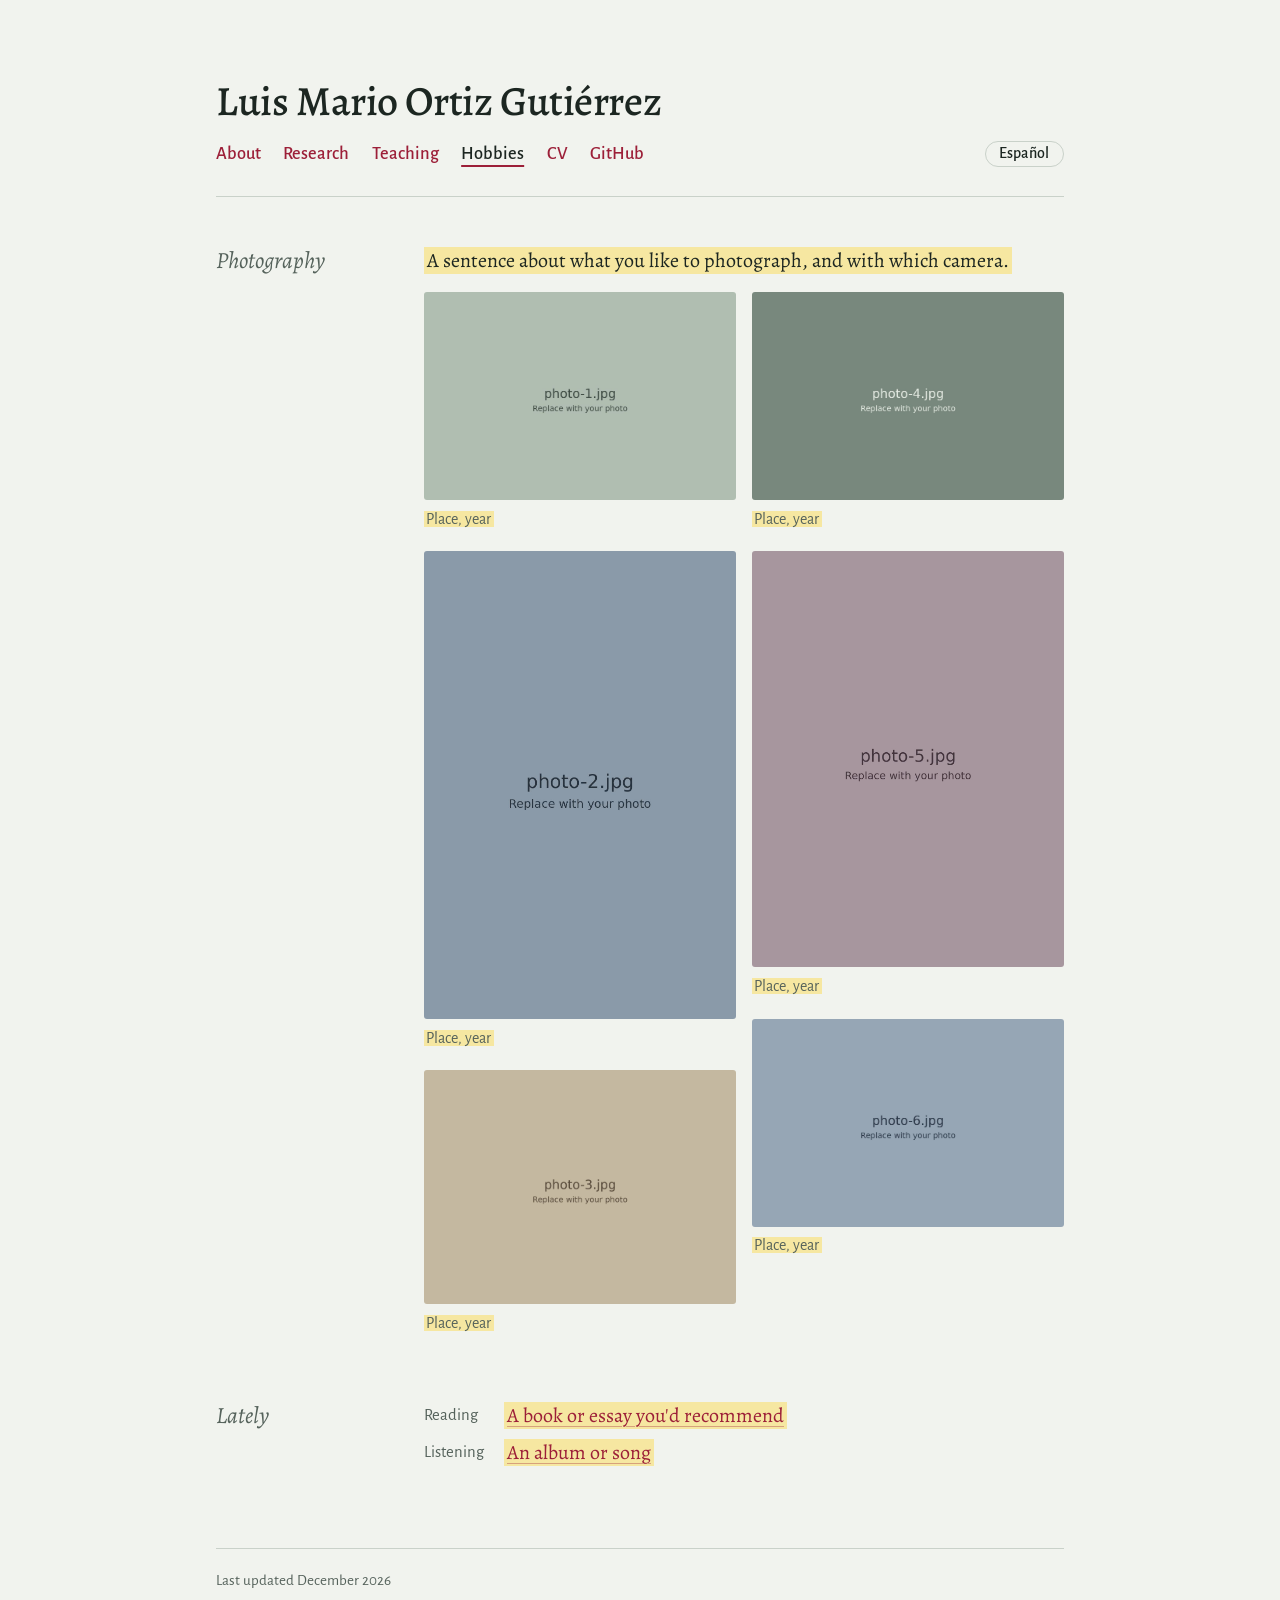
==== hobbies.html @ c56d6d7b "Uploaded items" ====
<!doctype html>
<html lang="en" data-ui="en">
  <head>
    <meta charset="utf-8" />
    <meta name="viewport" content="width=device-width, initial-scale=1" />
    <title data-es="Pasatiempos | Luis Mario Ortiz Gutiérrez">Hobbies | Luis Mario Ortiz Gutiérrez</title>
    <meta name="description" content="Photographs and other things Luis Mario Ortiz Gutiérrez does outside research." />
    <link rel="canonical" href="https://luismarioort.github.io/hobbies.html" />
    <!-- Browser bar color on phones: keep it the same as --paper in style.css -->
    <meta name="theme-color" content="#F1F3EE" media="(prefers-color-scheme: light)" />
    <meta name="theme-color" content="#151C19" media="(prefers-color-scheme: dark)" />

    <meta property="og:type" content="website" />
    <meta property="og:url" content="https://luismarioort.github.io/hobbies.html" />
    <meta property="og:title" content="Hobbies | Luis Mario Ortiz Gutiérrez" />
    <meta name="twitter:card" content="summary" />

    <link rel="icon" href="assets/favicon.svg" type="image/svg+xml" />

    <link rel="preconnect" href="https://fonts.googleapis.com" />
    <link rel="preconnect" href="https://fonts.gstatic.com" crossorigin />
    <link
      href="https://fonts.googleapis.com/css2?family=Alegreya:ital,wght@0,400;0,500;0,700;1,400;1,500&family=Alegreya+Sans:wght@400;500;700&display=swap"
      rel="stylesheet"
    />
    <link rel="stylesheet" href="style.css" />
    <script src="script.js"></script>
  </head>

  <body>
    <a class="skip-link" href="#main"><span data-lang="en">Skip to content</span><span data-lang="es">Ir al contenido</span></a>

    <div class="page">
      <!-- The same menu appears on every page. If you change it, change it in all four files. -->
      <header class="masthead masthead--compact">
        <p class="site-name"><a href="index.html">Luis Mario Ortiz Gutiérrez</a></p>
        <nav class="profile-links">
          <a href="index.html"><span data-lang="en">About</span><span data-lang="es">Sobre mí</span></a>
          <a href="research.html"><span data-lang="en">Research</span><span data-lang="es">Investigación</span></a>
          <a href="teaching.html"><span data-lang="en">Teaching</span><span data-lang="es">Docencia</span></a>
          <a href="hobbies.html" aria-current="page"><span data-lang="en">Hobbies</span><span data-lang="es">Pasatiempos</span></a>
          <a href="assets/cv.pdf">CV</a>
          <a href="https://github.com/luismarioort">GitHub</a>
          <button type="button" class="lang-toggle" data-lang-toggle>
            <span data-lang="en" lang="es">Español</span>
            <span data-lang="es" lang="en">English</span>
          </button>
        </nav>
      </header>

      <main id="main">
        <h1 class="sr-only"><span data-lang="en">Hobbies</span><span data-lang="es">Pasatiempos</span></h1>

        <!-- ============================ PHOTOGRAPHY ========================== -->
        <section id="photography" aria-labelledby="photography-title">
          <h2 id="photography-title"><span data-lang="en">Photography</span><span data-lang="es">Fotografía</span></h2>
          <div class="section-body">
            <p data-lang="en">
              <span class="todo">A sentence about what you like to photograph,
              and with which camera.</span>
            </p>
            <p data-lang="es">
              <span class="todo">Una oración sobre qué te gusta fotografiar y con
              qué cámara.</span>
            </p>

            <!--
              To add a photo: put the file in assets/photos/ and copy one
              <figure> block. Change the file name in BOTH places (href and src),
              write a short description in alt (for screen readers), and a
              caption. Photos fill the left column first, then the right,
              in the order you list them. Nothing gets cropped.
            -->
            <div class="gallery">
              <figure>
                <a href="assets/photos/photo-1.jpg">
                  <img src="assets/photos/photo-1.jpg" alt="Describe what the photo shows" loading="lazy" decoding="async" />
                </a>
                <figcaption><span class="todo">Place, year</span></figcaption>
              </figure>

              <figure>
                <a href="assets/photos/photo-2.jpg">
                  <img src="assets/photos/photo-2.jpg" alt="Describe what the photo shows" loading="lazy" decoding="async" />
                </a>
                <figcaption><span class="todo">Place, year</span></figcaption>
              </figure>

              <figure>
                <a href="assets/photos/photo-3.jpg">
                  <img src="assets/photos/photo-3.jpg" alt="Describe what the photo shows" loading="lazy" decoding="async" />
                </a>
                <figcaption><span class="todo">Place, year</span></figcaption>
              </figure>

              <figure>
                <a href="assets/photos/photo-4.jpg">
                  <img src="assets/photos/photo-4.jpg" alt="Describe what the photo shows" loading="lazy" decoding="async" />
                </a>
                <figcaption><span class="todo">Place, year</span></figcaption>
              </figure>

              <figure>
                <a href="assets/photos/photo-5.jpg">
                  <img src="assets/photos/photo-5.jpg" alt="Describe what the photo shows" loading="lazy" decoding="async" />
                </a>
                <figcaption><span class="todo">Place, year</span></figcaption>
              </figure>

              <figure>
                <a href="assets/photos/photo-6.jpg">
                  <img src="assets/photos/photo-6.jpg" alt="Describe what the photo shows" loading="lazy" decoding="async" />
                </a>
                <figcaption><span class="todo">Place, year</span></figcaption>
              </figure>
            </div>
          </div>
        </section>

        <!-- ============================== LATELY ============================= -->
        <!-- Optional. Delete this whole section if you'd rather not have it. -->
        <section id="lately" aria-labelledby="lately-title">
          <h2 id="lately-title"><span data-lang="en">Lately</span><span data-lang="es">Últimamente</span></h2>
          <div class="section-body">
            <dl class="lately">
              <dt><span data-lang="en">Reading</span><span data-lang="es">Leyendo</span></dt>
              <dd><a href="#"><span class="todo">A book or essay you'd recommend</span></a></dd>
              <dt><span data-lang="en">Listening</span><span data-lang="es">Escuchando</span></dt>
              <dd><a href="#"><span class="todo">An album or song</span></a></dd>
            </dl>
          </div>
        </section>
      </main>

      <footer class="site-footer">
        <p>
          <span data-lang="en">Last updated</span><span data-lang="es">Última actualización:</span>
          <span id="last-updated">October 2026</span>
        </p>
      </footer>
    </div>

    <!-- Full-screen photo viewer. Leave this as is. -->
    <dialog class="lightbox">
      <button type="button" class="lightbox-close" data-close>
        <span aria-hidden="true">×</span>
        <span class="sr-only" data-lang="en">Close</span><span class="sr-only" data-lang="es">Cerrar</span>
      </button>
      <img class="lightbox-image" alt="" />
      <div class="lightbox-bar">
        <button type="button" data-prev>
          <span aria-hidden="true">‹</span>
          <span class="sr-only" data-lang="en">Previous photo</span><span class="sr-only" data-lang="es">Foto anterior</span>
        </button>
        <p class="lightbox-caption"></p>
        <button type="button" data-next>
          <span aria-hidden="true">›</span>
          <span class="sr-only" data-lang="en">Next photo</span><span class="sr-only" data-lang="es">Foto siguiente</span>
        </button>
      </div>
    </dialog>
  </body>
</html>
---- style.css ----
/* ------------------------------------------------------------------
   Colors and sizes. Change a value here and it changes everywhere.
   ------------------------------------------------------------------ */
:root {
  color-scheme: light dark;

  --paper: #f1f3ee;      /* PAGE BACKGROUND: change this to change the page color */
  --ink: #1c2621;        /* main text */
  --ink-soft: #55625b;   /* secondary text */
  --rule: #c9d1c9;       /* thin lines */
  --carmine: #9c1f38;    /* links */
  --todo: #f6e7a1;       /* highlight for unfinished placeholders */

  --serif: "Alegreya", Georgia, "Times New Roman", serif;
  --sans: "Alegreya Sans", "Helvetica Neue", Arial, sans-serif;

  --margin-col: 10rem;   /* width of the column holding section names */
  --measure: 40rem;      /* width of the text column */
  --gap: 3rem;
}

/* Dark mode: used when the visitor's phone or computer is set to dark. */
@media (prefers-color-scheme: dark) {
  :root {
    --paper: #151c19;    /* PAGE BACKGROUND in dark mode */
    --ink: #e3e8e2;
    --ink-soft: #9daaa2;
    --rule: #2f3a35;
    --carmine: #ec8697;
    --todo: #4d4214;
  }
}

/* ------------------------------------------------------------------
   Base
   ------------------------------------------------------------------ */
*,
*::before,
*::after {
  box-sizing: border-box;
}

html {
  scroll-behavior: smooth;
  -webkit-text-size-adjust: 100%;
}

body {
  margin: 0;
  background: var(--paper);
  color: var(--ink);
  font-family: var(--serif);
  font-size: 1.25rem;
  line-height: 1.55;
  font-variant-numeric: oldstyle-nums proportional-nums;
  text-rendering: optimizeLegibility;
}

p,
ul,
dl {
  margin: 0;
}

a {
  color: var(--carmine);
  text-decoration: underline;
  text-decoration-thickness: 1px;
  text-underline-offset: 0.18em;
  text-decoration-color: color-mix(in srgb, var(--carmine) 35%, transparent);
}

a:hover {
  text-decoration-color: currentColor;
}

a:focus-visible,
button:focus-visible,
summary:focus-visible {
  outline: 2px solid var(--carmine);
  outline-offset: 3px;
  border-radius: 2px;
}

.skip-link {
  position: absolute;
  left: -999px;
  top: 1rem;
  padding: 0.5rem 1rem;
  background: var(--ink);
  color: var(--paper);
  font-family: var(--sans);
  z-index: 10;
}

.skip-link:focus {
  left: 1rem;
}

/* Language switch: data-lang="en" shows only in English, data-lang="es"
   only in Spanish. Anything without data-lang shows in both. */
html[data-ui="en"] [data-lang="es"],
html[data-ui="es"] [data-lang="en"] {
  display: none !important;
}

/* Text for screen readers only */
.sr-only {
  position: absolute;
  width: 1px;
  height: 1px;
  padding: 0;
  margin: -1px;
  overflow: hidden;
  clip: rect(0, 0, 0, 0);
  white-space: nowrap;
  border: 0;
}

/* Placeholder highlight. Remove class="todo" once you fill something in. */
.todo {
  background: var(--todo);
  box-decoration-break: clone;
  -webkit-box-decoration-break: clone;
  padding: 0 0.15em;
}

/* ------------------------------------------------------------------
   Page layout: section names hang in a left column, text runs right
   ------------------------------------------------------------------ */
.page {
  max-width: calc(var(--margin-col) + var(--gap) + var(--measure) + 3rem);
  margin: 0 auto;
  padding: 5rem 1.5rem 3rem;
}

.masthead {
  padding-bottom: 2.75rem;
  margin-bottom: 3.5rem;
  border-bottom: 1px solid var(--rule);
}

h1 {
  margin: 0 0 0.9rem;
  font-family: var(--serif);
  font-weight: 500;
  font-size: clamp(2.6rem, 7vw, 4.6rem);
  line-height: 1;
  letter-spacing: -0.015em;
  text-wrap: balance;
}

.role {
  font-family: var(--sans);
  font-size: 1.3rem;
  color: var(--ink-soft);
}

.profile-links {
  display: flex;
  flex-wrap: wrap;
  align-items: center;
  gap: 0.35rem 1.4rem;
  margin-top: 1.4rem;
  font-family: var(--sans);
  font-weight: 500;
  font-size: 1.15rem;
}

.profile-links a {
  text-decoration: none;
}

.profile-links a:hover {
  text-decoration: underline;
}

/* The page you are on */
.profile-links a[aria-current="page"] {
  color: var(--ink);
  text-decoration: underline;
  text-decoration-color: var(--carmine);
  text-decoration-thickness: 2px;
  text-underline-offset: 0.3em;
}

.lang-toggle {
  margin-left: auto;
  font-family: var(--sans);
  font-size: 1rem;
  font-weight: 500;
  color: var(--ink);
  background: transparent;
  border: 1px solid var(--rule);
  border-radius: 999px;
  padding: 0.15rem 0.85rem;
  cursor: pointer;
}

.lang-toggle:hover {
  border-color: var(--ink-soft);
}

/* Smaller header on Research, Teaching and Hobbies */
.masthead--compact {
  padding-bottom: 1.75rem;
  margin-bottom: 3rem;
}

.site-name {
  font-family: var(--serif);
  font-weight: 500;
  font-size: clamp(1.9rem, 4.5vw, 2.6rem);
  line-height: 1.05;
  letter-spacing: -0.01em;
}

.site-name a {
  color: var(--ink);
  text-decoration: none;
}

.masthead--compact .profile-links {
  margin-top: 1rem;
}

section {
  display: grid;
  grid-template-columns: var(--margin-col) minmax(0, var(--measure));
  column-gap: var(--gap);
}

section + section {
  margin-top: 4rem;
}

h2 {
  position: sticky;
  top: 1.5rem;
  align-self: start;
  margin: 0;
  font-family: var(--serif);
  font-style: italic;
  font-weight: 400;
  font-size: 1.45rem;
  line-height: 1.3;
  color: var(--ink-soft);
}

/* Spacing between blocks. Uses gap so hidden translations take no space. */
.section-body {
  display: grid;
  grid-template-columns: minmax(0, 1fr);
  row-gap: 1rem;
  align-content: start;
}

h3 {
  margin: 1.5rem 0 0;
  font-family: var(--sans);
  font-weight: 700;
  font-size: 1.05rem;
  letter-spacing: 0.01em;
  color: var(--ink-soft);
}

.section-body > h3:first-child {
  margin-top: 0.2rem;
}

/* ------------------------------------------------------------------
   Papers
   ------------------------------------------------------------------ */
.paper + .paper {
  margin-top: 1.25rem;
}

.paper-title {
  margin: 0;
  font-family: var(--serif);
  font-weight: 500;
  font-size: 1.4rem;
  line-height: 1.25;
}

.paper-title a {
  color: var(--ink);
  text-decoration-color: var(--rule);
}

.paper-title a:hover {
  color: var(--carmine);
  text-decoration-color: currentColor;
}

.paper-meta,
.paper-status {
  font-family: var(--sans);
  font-size: 1.05rem;
  color: var(--ink-soft);
}

.paper-meta {
  margin-top: 0.3rem;
}

.paper-status {
  font-style: italic;
}

.paper-summary {
  margin-top: 0.6rem;
}

/* Abstract toggle */
.abstract {
  margin-top: 0.6rem;
}

.abstract summary {
  display: inline-flex;
  align-items: center;
  gap: 0.45rem;
  cursor: pointer;
  list-style: none;
  font-family: var(--sans);
  font-weight: 500;
  font-size: 1.05rem;
  color: var(--carmine);
}

.abstract summary::-webkit-details-marker {
  display: none;
}

.abstract summary::before {
  content: "";
  width: 0;
  height: 0;
  border-left: 0.42em solid currentColor;
  border-top: 0.28em solid transparent;
  border-bottom: 0.28em solid transparent;
  transition: transform 160ms ease;
}

.abstract[open] summary::before {
  transform: rotate(90deg);
}

.abstract p {
  margin-top: 0.75rem;
  padding-left: 1rem;
  border-left: 2px solid var(--rule);
  font-size: 1.15rem;
}

/* ------------------------------------------------------------------
   Lists: experience, teaching
   ------------------------------------------------------------------ */
.entries {
  list-style: none;
  padding: 0;
}

.entries li + li {
  margin-top: 1.1rem;
}

.entry-detail {
  font-family: var(--sans);
  font-size: 1.05rem;
  color: var(--ink-soft);
}

/* ------------------------------------------------------------------
   Contact and the "Lately" note
   ------------------------------------------------------------------ */
.contact-email {
  display: flex;
  flex-wrap: wrap;
  align-items: baseline;
  gap: 0.4rem 1rem;
}

.copy-button {
  font-family: var(--sans);
  font-size: 0.95rem;
  font-weight: 500;
  color: var(--ink);
  background: transparent;
  border: 1px solid var(--rule);
  border-radius: 999px;
  padding: 0.15rem 0.8rem;
  cursor: pointer;
}

.copy-button:hover {
  border-color: var(--ink-soft);
}

.copy-status {
  font-family: var(--sans);
  font-size: 0.95rem;
  color: var(--ink-soft);
}

.lately {
  display: grid;
  grid-template-columns: auto 1fr;
  gap: 0.4rem 1.25rem;
}

.lately dt {
  font-family: var(--sans);
  font-size: 1.05rem;
  color: var(--ink-soft);
  padding-top: 0.12rem;
}

.lately dd {
  margin: 0;
}

.site-footer {
  margin-top: 5rem;
  padding-top: 1.25rem;
  border-top: 1px solid var(--rule);
  font-family: var(--sans);
  font-size: 0.95rem;
  color: var(--ink-soft);
}

/* ------------------------------------------------------------------
   Photo gallery (Hobbies page)
   ------------------------------------------------------------------ */
.gallery {
  columns: 2 14rem;
  column-gap: 1rem;
}

.gallery figure {
  break-inside: avoid;
  margin: 0 0 1.25rem;
}

.gallery a {
  display: block;
  cursor: zoom-in;
}

.gallery img {
  display: block;
  width: 100%;
  height: auto;
  border-radius: 3px;
  background: var(--rule);
}

.gallery a:hover img {
  filter: brightness(1.04);
}

.gallery figcaption {
  margin-top: 0.4rem;
  font-family: var(--sans);
  font-size: 1rem;
  color: var(--ink-soft);
}

/* Full-screen photo viewer */
html:has(.lightbox[open]) {
  overflow: hidden;
}

.lightbox {
  width: 100vw;
  height: 100vh;
  height: 100dvh;
  max-width: none;
  max-height: none;
  margin: 0;
  padding: 0;
  border: 0;
  background: #0e1210;
  color: #e3e8e2;
}

.lightbox[open] {
  display: grid;
  grid-template-rows: minmax(0, 1fr) auto;
  justify-items: center;
  align-items: center;
}

.lightbox::backdrop {
  background: transparent;
}

.lightbox-image {
  max-width: min(94vw, 1600px);
  max-height: calc(100dvh - 7rem);
  object-fit: contain;
  margin-top: 3rem;
}

.lightbox-bar {
  display: flex;
  align-items: center;
  gap: 1.25rem;
  padding: 1rem 1rem 1.5rem;
  font-family: var(--sans);
}

.lightbox-caption {
  min-width: 10rem;
  text-align: center;
  font-size: 1.05rem;
}

.lightbox-caption .todo {
  background: none;
}

.lightbox button {
  font-family: var(--sans);
  font-size: 1.4rem;
  line-height: 1;
  color: inherit;
  background: transparent;
  border: 1px solid rgb(227 232 226 / 0.35);
  border-radius: 999px;
  width: 2.6rem;
  height: 2.6rem;
  cursor: pointer;
}

.lightbox button:hover {
  border-color: rgb(227 232 226 / 0.8);
}

.lightbox button:focus-visible {
  outline-color: #e3e8e2;
}

.lightbox-close {
  position: absolute;
  top: 1rem;
  right: 1rem;
}

/* ------------------------------------------------------------------
   Phones and narrow windows: one column
   ------------------------------------------------------------------ */
@media (max-width: 760px) {
  body {
    font-size: 1.15rem;
  }

  .page {
    padding: 3rem 1rem 2.5rem;
  }

  .masthead {
    margin-bottom: 2.5rem;
    padding-bottom: 2rem;
  }

  section {
    grid-template-columns: minmax(0, 1fr);
  }

  section + section {
    margin-top: 3rem;
  }

  h2 {
    position: static;
    margin-bottom: 1rem;
    font-size: 1.6rem;
  }

  .paper-title {
    font-size: 1.3rem;
  }
}

@media (prefers-reduced-motion: reduce) {
  html {
    scroll-behavior: auto;
  }

  .abstract summary::before {
    transition: none;
  }
}

@media print {
  .skip-link,
  .copy-button,
  .copy-status,
  .lang-toggle,
  .lightbox {
    display: none;
  }

  .todo {
    background: none;
  }

  h2 {
    position: static;
  }

  .abstract:not([open]) > :not(summary) {
    display: block;
  }
}
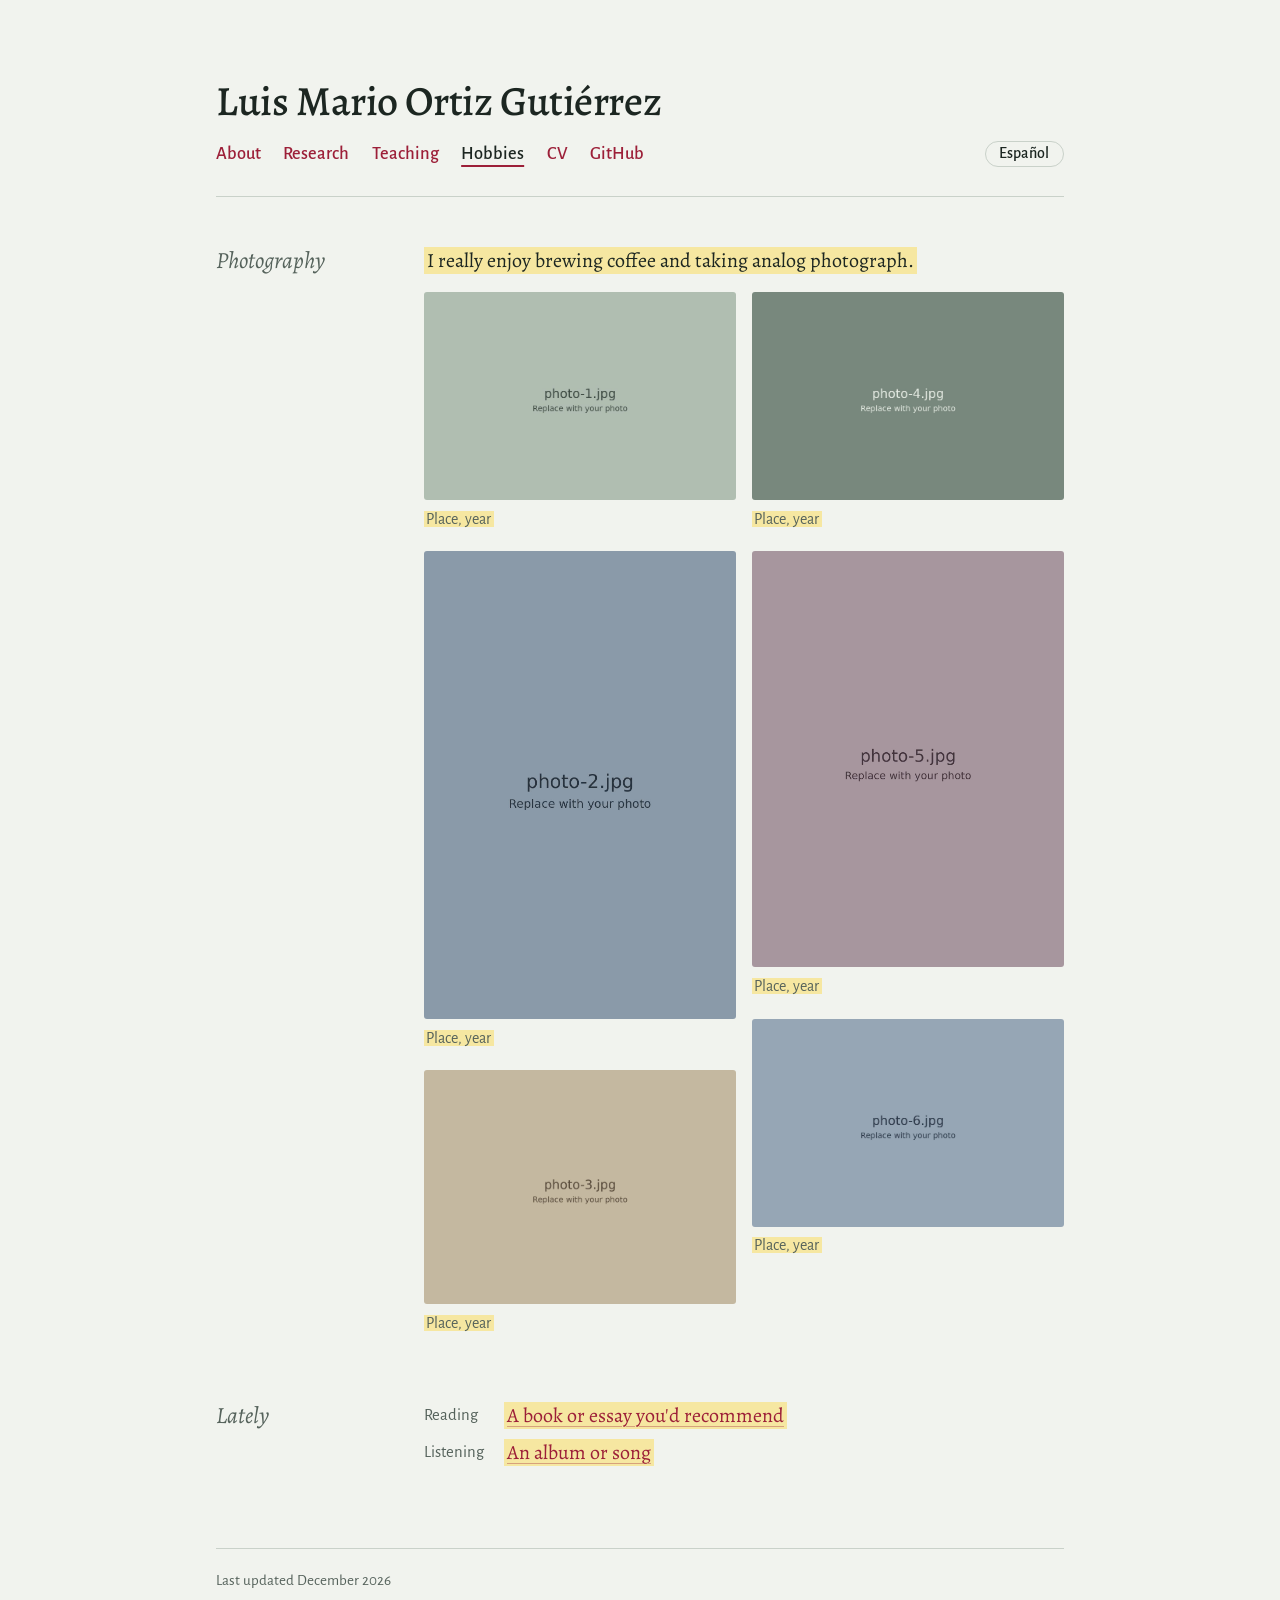
==== commit 6341f1d1: "Update photography section with personal interests" ====
--- a/hobbies.html
+++ b/hobbies.html
@@ -56,12 +56,10 @@
           <h2 id="photography-title"><span data-lang="en">Photography</span><span data-lang="es">Fotografía</span></h2>
           <div class="section-body">
             <p data-lang="en">
-              <span class="todo">A sentence about what you like to photograph,
-              and with which camera.</span>
+              <span class="todo">I really enjoy brewing coffee and taking analog photograph.</span>
             </p>
             <p data-lang="es">
-              <span class="todo">Una oración sobre qué te gusta fotografiar y con
-              qué cámara.</span>
+              <span class="todo">Disfruto mucho preparar café y tomar fotografía analógica.</span>
             </p>
 
             <!--
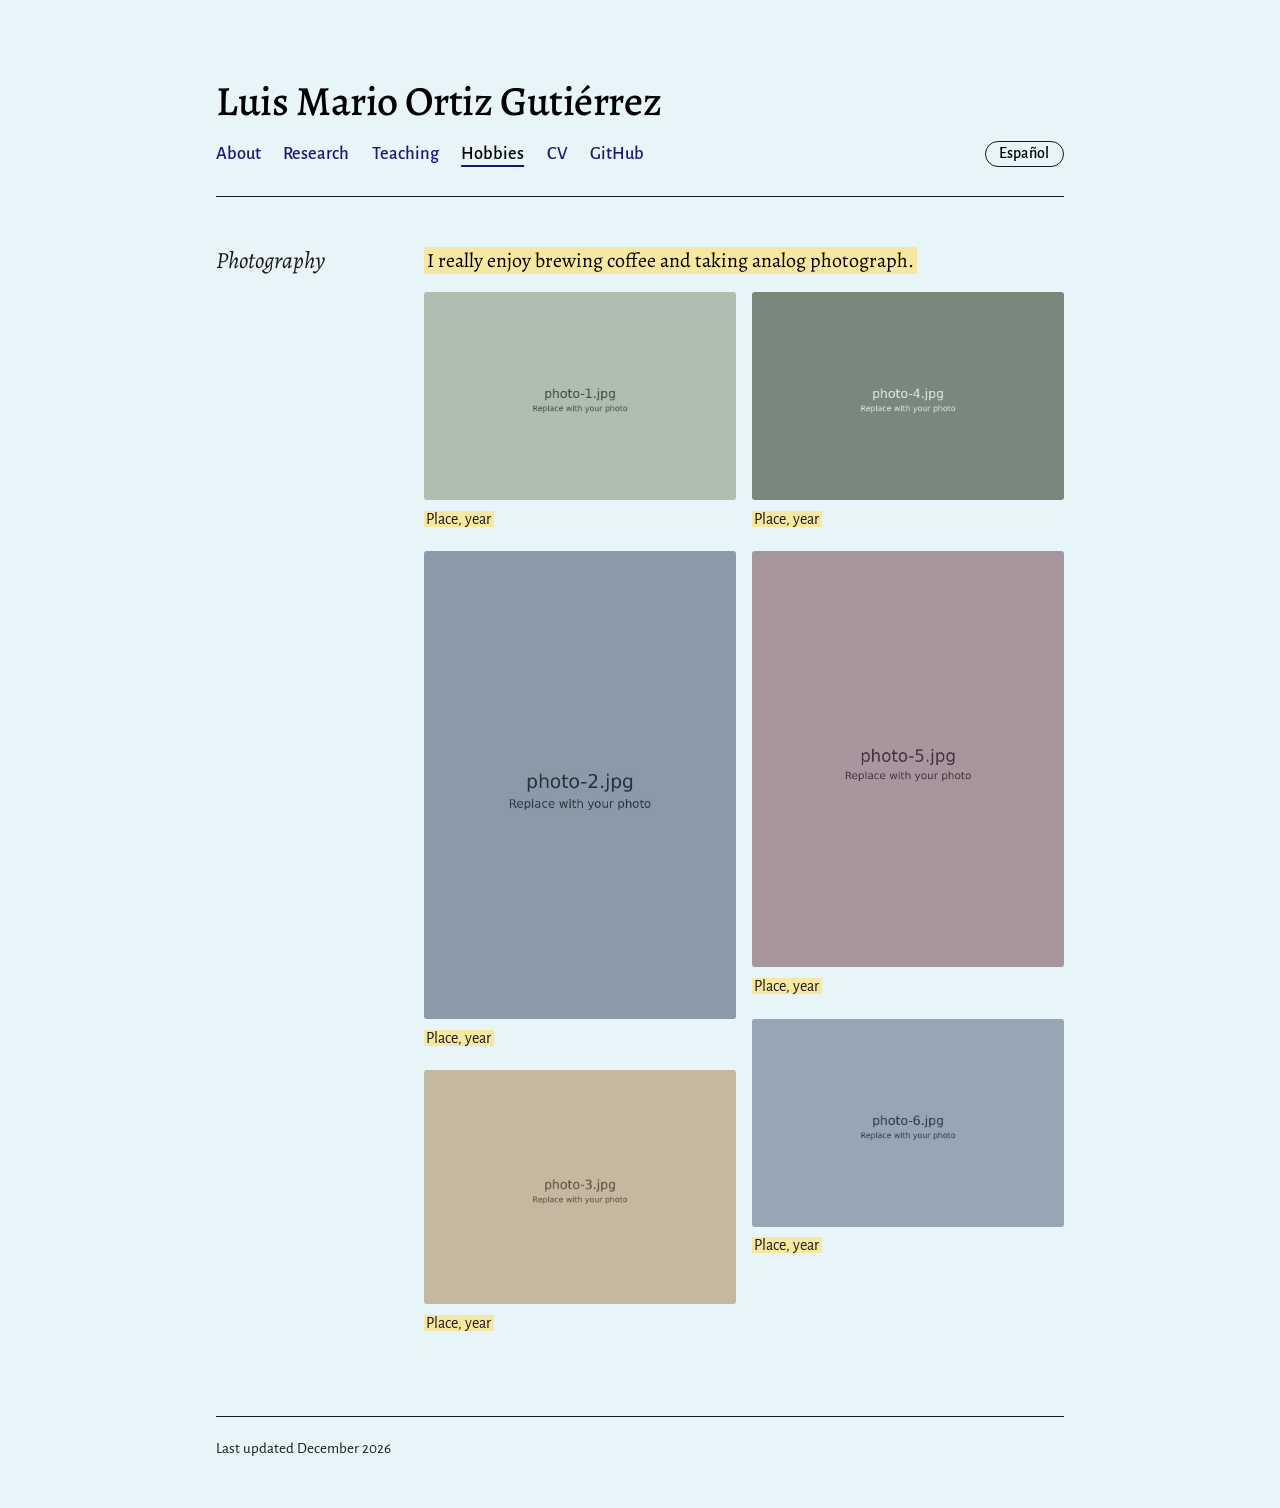
==== commit ebacabc7: "Delete 'Lately' section from hobbies.html Removed the 'Lately' section from hobbies.html, including " ====
--- a/hobbies.html
+++ b/hobbies.html
@@ -115,21 +115,6 @@
           </div>
         </section>
 
-        <!-- ============================== LATELY ============================= -->
-        <!-- Optional. Delete this whole section if you'd rather not have it. -->
-        <section id="lately" aria-labelledby="lately-title">
-          <h2 id="lately-title"><span data-lang="en">Lately</span><span data-lang="es">Últimamente</span></h2>
-          <div class="section-body">
-            <dl class="lately">
-              <dt><span data-lang="en">Reading</span><span data-lang="es">Leyendo</span></dt>
-              <dd><a href="#"><span class="todo">A book or essay you'd recommend</span></a></dd>
-              <dt><span data-lang="en">Listening</span><span data-lang="es">Escuchando</span></dt>
-              <dd><a href="#"><span class="todo">An album or song</span></a></dd>
-            </dl>
-          </div>
-        </section>
-      </main>
-
       <footer class="site-footer">
         <p>
           <span data-lang="en">Last updated</span><span data-lang="es">Última actualización:</span>
--- a/style.css
+++ b/style.css
@@ -4,11 +4,11 @@
 :root {
   color-scheme: light dark;
 
-  --paper: #f1f3ee;      /* PAGE BACKGROUND: change this to change the page color */
-  --ink: #1c2621;        /* main text */
-  --ink-soft: #55625b;   /* secondary text */
-  --rule: #c9d1c9;       /* thin lines */
-  --carmine: #9c1f38;    /* links */
+  --paper: #e8f5f8;      /* PAGE BACKGROUND: change this to change the page color */
+  --ink: #000000;        /* main text */
+  --ink-soft: #181818;   /* secondary text */
+  --rule: #181818;       /* thin lines */
+  --carmine: #191970;    /* links */
   --todo: #f6e7a1;       /* highlight for unfinished placeholders */
 
   --serif: "Alegreya", Georgia, "Times New Roman", serif;
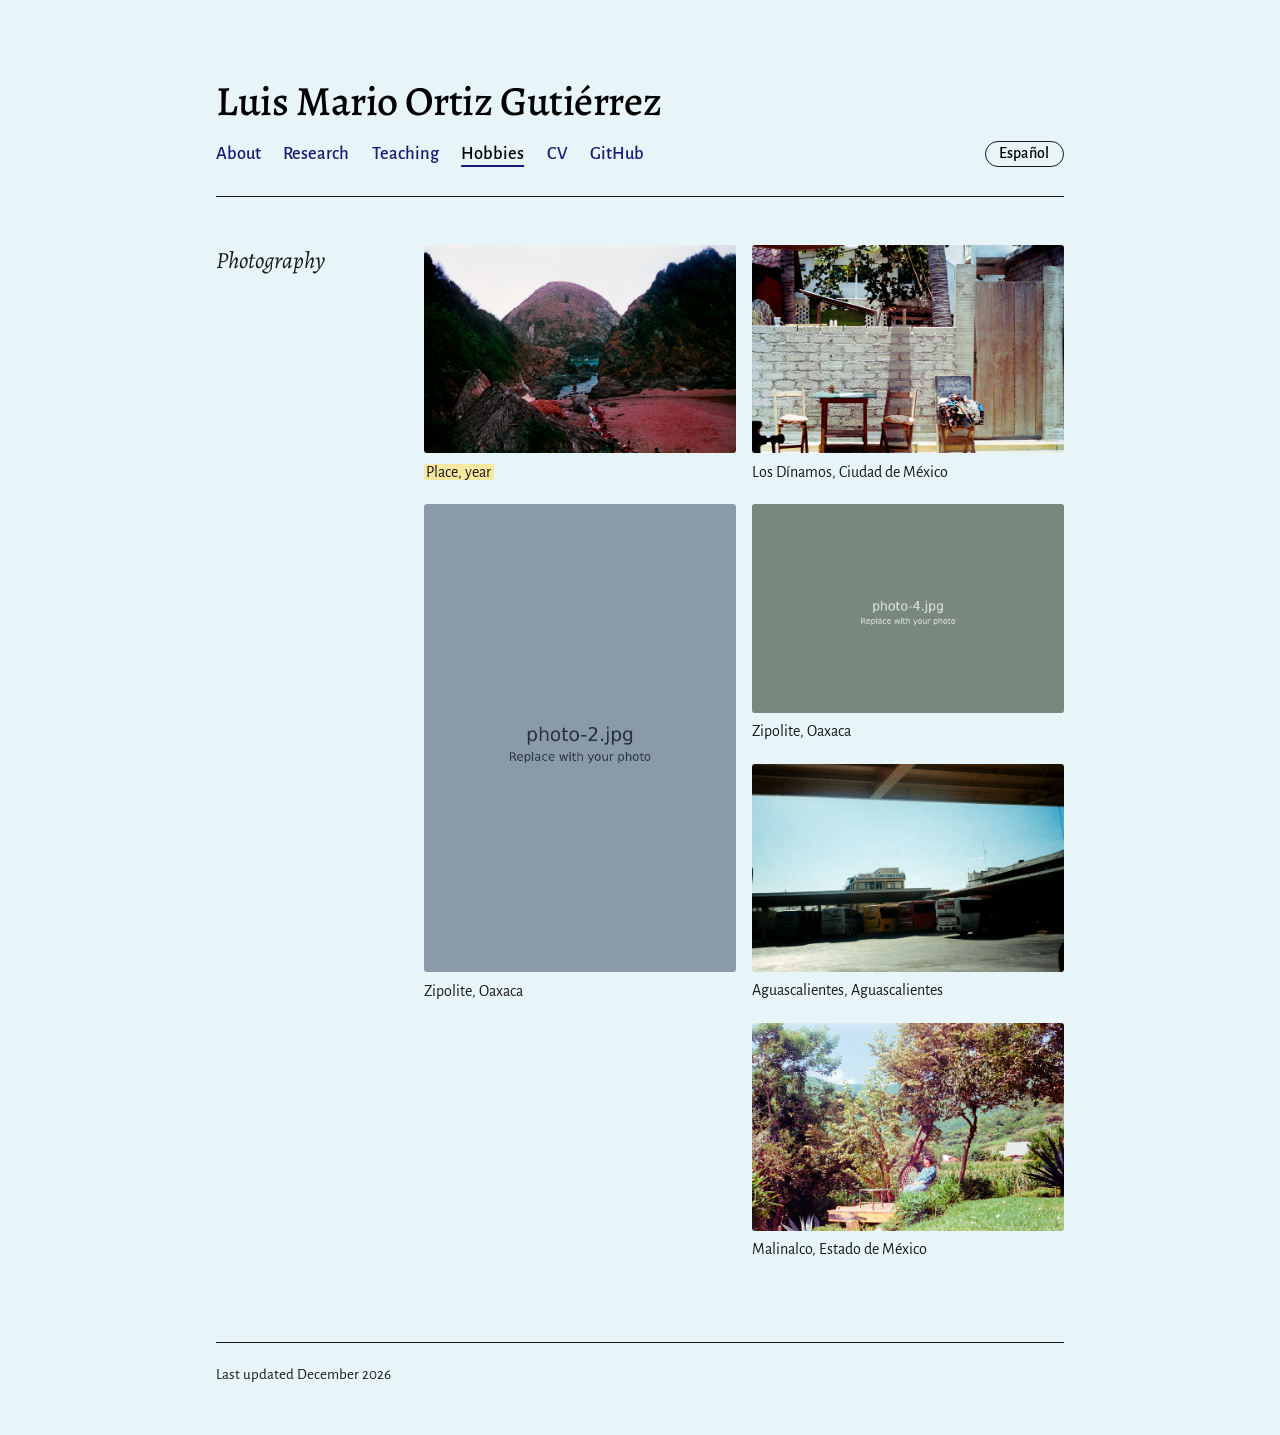
==== commit 92f310a2: "Update photography section with location captions" ====
--- a/hobbies.html
+++ b/hobbies.html
@@ -55,12 +55,12 @@
         <section id="photography" aria-labelledby="photography-title">
           <h2 id="photography-title"><span data-lang="en">Photography</span><span data-lang="es">Fotografía</span></h2>
           <div class="section-body">
-            <p data-lang="en">
-              <span class="todo">I really enjoy brewing coffee and taking analog photograph.</span>
+           <!--  <p data-lang="en">
+             <span class="todo">I really enjoy brewing coffee and taking analog photograph.</span> 
             </p>
             <p data-lang="es">
-              <span class="todo">Disfruto mucho preparar café y tomar fotografía analógica.</span>
-            </p>
+              <span class="todo">Disfruto mucho preparar café y tomar fotografía analógica.</span> 
+            </p> -->
 
             <!--
               To add a photo: put the file in assets/photos/ and copy one
@@ -81,35 +81,35 @@
                 <a href="assets/photos/photo-2.jpg">
                   <img src="assets/photos/photo-2.jpg" alt="Describe what the photo shows" loading="lazy" decoding="async" />
                 </a>
-                <figcaption><span class="todo">Place, year</span></figcaption>
+                <figcaption>Zipolite, Oaxaca</figcaption>
               </figure>
 
               <figure>
                 <a href="assets/photos/photo-3.jpg">
                   <img src="assets/photos/photo-3.jpg" alt="Describe what the photo shows" loading="lazy" decoding="async" />
                 </a>
-                <figcaption><span class="todo">Place, year</span></figcaption>
+                <figcaption>Los Dínamos, Ciudad de México</figcaption>
               </figure>
 
               <figure>
                 <a href="assets/photos/photo-4.jpg">
                   <img src="assets/photos/photo-4.jpg" alt="Describe what the photo shows" loading="lazy" decoding="async" />
                 </a>
-                <figcaption><span class="todo">Place, year</span></figcaption>
+                <figcaption>Zipolite, Oaxaca</figcaption>
               </figure>
 
               <figure>
                 <a href="assets/photos/photo-5.jpg">
                   <img src="assets/photos/photo-5.jpg" alt="Describe what the photo shows" loading="lazy" decoding="async" />
                 </a>
-                <figcaption><span class="todo">Place, year</span></figcaption>
+                <figcaption>Aguascalientes, Aguascalientes</figcaption>
               </figure>
 
               <figure>
                 <a href="assets/photos/photo-6.jpg">
                   <img src="assets/photos/photo-6.jpg" alt="Describe what the photo shows" loading="lazy" decoding="async" />
                 </a>
-                <figcaption><span class="todo">Place, year</span></figcaption>
+                <figcaption>Malinalco, Estado de México</figcaption>
               </figure>
             </div>
           </div>
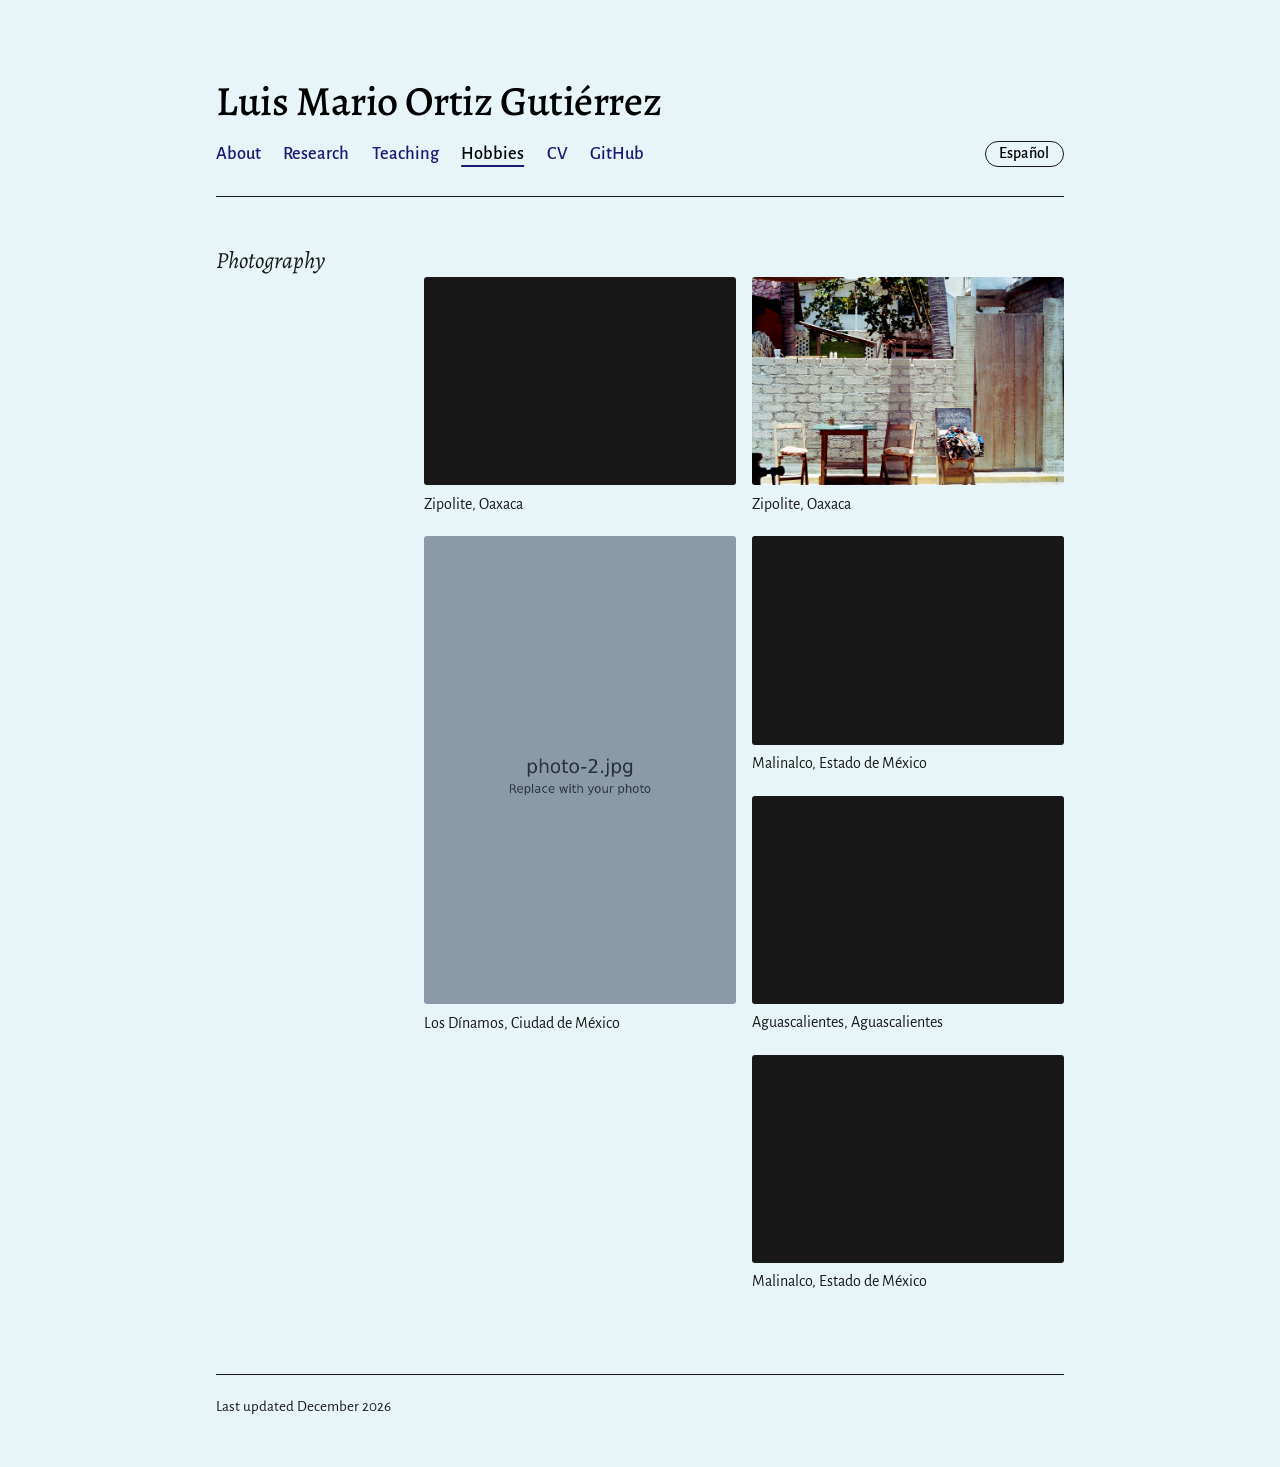
==== commit 81d11836: "Revise photography section captions and comments Updated photography section with new captions and r" ====
--- a/hobbies.html
+++ b/hobbies.html
@@ -56,11 +56,11 @@
           <h2 id="photography-title"><span data-lang="en">Photography</span><span data-lang="es">Fotografía</span></h2>
           <div class="section-body">
            <!--  <p data-lang="en">
-             <span class="todo">I really enjoy brewing coffee and taking analog photograph.</span> 
+             <span class="todo">I really enjoy brewing coffee and taking analog photograph.</span> -->
             </p>
-            <p data-lang="es">
-              <span class="todo">Disfruto mucho preparar café y tomar fotografía analógica.</span> 
-            </p> -->
+           <!-- <p data-lang="es">
+              <span class="todo">Disfruto mucho preparar café y tomar fotografía analógica.</span>  -->
+            </p>
 
             <!--
               To add a photo: put the file in assets/photos/ and copy one
@@ -74,28 +74,28 @@
                 <a href="assets/photos/photo-1.jpg">
                   <img src="assets/photos/photo-1.jpg" alt="Describe what the photo shows" loading="lazy" decoding="async" />
                 </a>
-                <figcaption><span class="todo">Place, year</span></figcaption>
+                <figcaption>Zipolite, Oaxaca</figcaption>
               </figure>
 
               <figure>
                 <a href="assets/photos/photo-2.jpg">
                   <img src="assets/photos/photo-2.jpg" alt="Describe what the photo shows" loading="lazy" decoding="async" />
                 </a>
-                <figcaption>Zipolite, Oaxaca</figcaption>
+                <figcaption>Los Dínamos, Ciudad de México</figcaption>
               </figure>
 
               <figure>
                 <a href="assets/photos/photo-3.jpg">
                   <img src="assets/photos/photo-3.jpg" alt="Describe what the photo shows" loading="lazy" decoding="async" />
                 </a>
-                <figcaption>Los Dínamos, Ciudad de México</figcaption>
+                <figcaption>Zipolite, Oaxaca</figcaption>
               </figure>
 
               <figure>
                 <a href="assets/photos/photo-4.jpg">
                   <img src="assets/photos/photo-4.jpg" alt="Describe what the photo shows" loading="lazy" decoding="async" />
                 </a>
-                <figcaption>Zipolite, Oaxaca</figcaption>
+                <figcaption>Malinalco, Estado de México</figcaption>
               </figure>
 
               <figure>
